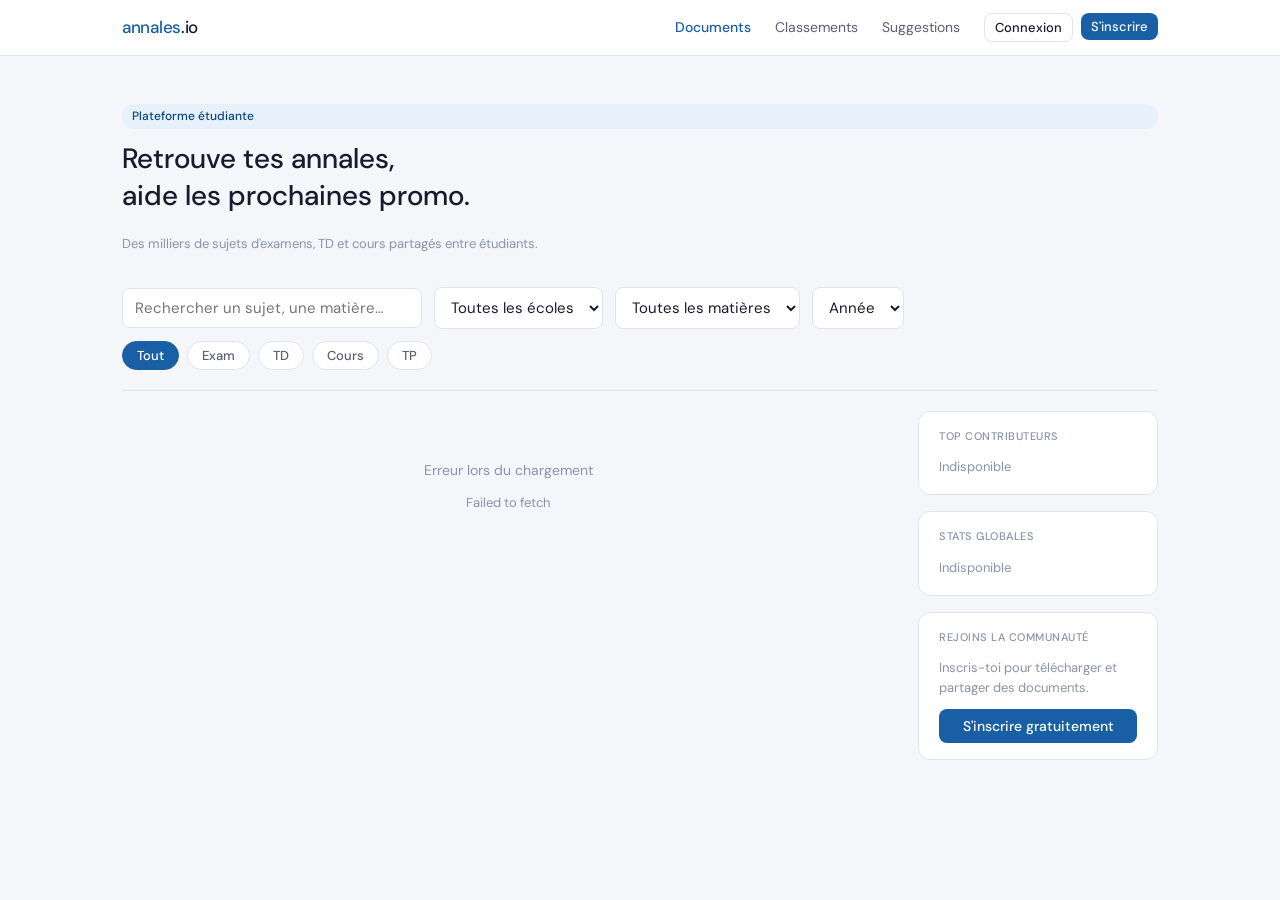
==== frontend/index.html @ 3f52e2ac "first study-wiki projet commit" ====
<!-- index.html -->
<!DOCTYPE html>
<html lang="fr">
<head>
    <meta charset="UTF-8">
    <meta name="viewport" content="width=device-width, initial-scale=1.0">
    <!-- viewport est critique pour le responsive :
         width=device-width → la page prend la largeur de l'écran
         initial-scale=1.0  → pas de zoom par défaut sur mobile -->
    <title>Annales.io — Partage d'annales étudiantes</title>
    <link rel="stylesheet" href="css/base.css">
    <!-- On charge les scripts en bas de body (pas ici dans le head)
         pour ne pas bloquer le rendu de la page -->
</head>

<!-- data-api pointe vers le backend.
     api.js lit cette valeur via document.body.dataset.api
     Changer cette valeur = changer l'URL du backend pour toutes les pages -->
<body data-api="http://localhost:8080">

    <!-- ============================================================
         NAVBAR
         data-auth   : visible seulement si connecté (géré par auth.js)
         data-noauth : visible seulement si non connecté
         data-admin  : visible seulement si admin
         ============================================================ -->
    <nav class="navbar">
        <div class="navbar-inner">

            <!-- Logo -->
            <a href="index.html" class="navbar-logo">
                annales<span>.io</span>
            </a>

            <!-- Liens de navigation -->
            <div class="navbar-links">
                <a href="index.html"       class="navbar-link active">Documents</a>
                <a href="leaderboard.html" class="navbar-link">Classements</a>
                <a href="suggestions.html" class="navbar-link">Suggestions</a>

                <!-- Visible seulement si connecté -->
                <a href="profile.html" class="navbar-link" data-auth
                   id="nav-username">Mon profil</a>

                <!-- Visible seulement si admin -->
                <a href="admin.html" class="navbar-link" data-admin>
                    Admin
                </a>

                <!-- Visible seulement si connecté -->
                <a href="upload.html" data-auth>
                    <button class="btn btn-primary btn-sm">
                        Uploader
                    </button>
                </a>

                <!-- Visible seulement si non connecté -->
                <div class="flex gap-2" data-noauth>
                    <a href="login.html">
                        <button class="btn btn-secondary btn-sm">
                            Connexion
                        </button>
                    </a>
                    <a href="register.html">
                        <button class="btn btn-primary btn-sm">
                            S'inscrire
                        </button>
                    </a>
                </div>

                <!-- Bouton déconnexion — visible seulement si connecté -->
                <button class="btn btn-secondary btn-sm"
                        data-auth
                        onclick="logout()">
                    Déconnexion
                </button>
            </div>

        </div>
    </nav>

    <!-- ============================================================
         CONTENU PRINCIPAL
         <main> est une balise sémantique — indique aux moteurs
         de recherche et aux lecteurs d'écran où est le contenu
         principal de la page.
         ============================================================ -->
    <main>
        <div class="container">

            <!-- HERO — section d'introduction -->
            <section class="hero">
                <!-- Le label bleu en pill au-dessus du titre -->
                <span class="badge badge-blue">Plateforme étudiante</span>
                <h1>Retrouve tes annales,<br>aide les prochaines promo.</h1>
                <p class="text-muted" style="max-width:480px; margin-top:8px">
                    Des milliers de sujets d'examens, TD et cours
                    partagés entre étudiants.
                </p>
            </section>

            <!-- BARRE DE FILTRES -->
            <section class="filters-bar">

                <!-- Barre de recherche texte -->
                <input
                    type="text"
                    id="filter-search"
                    class="form-input"
                    placeholder="Rechercher un sujet, une matière…"
                    style="max-width:300px"
                >

                <!-- Select école — les options sont remplies par JS -->
                <select id="filter-school" class="form-select"
                        style="width:auto">
                    <option value="">Toutes les écoles</option>
                </select>

                <!-- Select matière — les options sont remplies par JS -->
                <select id="filter-subject" class="form-select"
                        style="width:auto">
                    <option value="">Toutes les matières</option>
                </select>

                <!-- Select année — JS remplit de 2015 à l'année courante -->
                <select id="filter-year" class="form-select"
                        style="width:auto">
                    <option value="">Année</option>
                </select>

                <!-- Boutons pills pour filtrer par type -->
                <!-- data-type est lu par JS pour construire le filtre -->
                <div class="type-pills" id="type-pills">
                    <button class="pill active" data-type="">Tout</button>
                    <button class="pill" data-type="exam">Exam</button>
                    <button class="pill" data-type="td">TD</button>
                    <button class="pill" data-type="cours">Cours</button>
                    <button class="pill" data-type="tp">TP</button>
                </div>

            </section>

            <!-- LAYOUT PRINCIPAL : colonne gauche + sidebar droite -->
            <!-- grid-template-columns définit les colonnes :
                 minmax(0, 1fr) → colonne flexible qui peut rétrécir à 0
                 240px          → sidebar de largeur fixe -->
            <div class="page-layout">

                <!-- LISTE DES DOCUMENTS -->
                <div>
                    <!-- Zone de chargement/erreur/vide — gérée par JS -->
                    <div id="docs-state"></div>

                    <!-- Les cartes de documents sont injectées ici par JS -->
                    <div id="docs-list"></div>

                    <!-- Pagination -->
                    <div class="pagination" id="pagination"></div>
                </div>

                <!-- SIDEBAR DROITE -->
                <aside class="sidebar">

                    <!-- Top contributeurs -->
                    <div class="card">
                        <p class="sidebar-title">Top contributeurs</p>
                        <!-- Rempli par JS -->
                        <div id="top-users"></div>
                    </div>

                    <!-- Stats globales -->
                    <div class="card">
                        <p class="sidebar-title">Stats globales</p>
                        <div id="global-stats"></div>
                    </div>

                    <!-- CTA upload — visible seulement si connecté -->
                    <div class="card" data-auth>
                        <p class="sidebar-title">Tu as un document ?</p>
                        <p class="text-muted" style="margin-bottom:12px;line-height:1.5">
                            Partage-le et gagne des points pour chaque
                            téléchargement.
                        </p>
                        <a href="upload.html">
                            <button class="btn btn-primary btn-full">
                                Uploader un document
                            </button>
                        </a>
                    </div>

                    <!-- CTA inscription — visible seulement si non connecté -->
                    <div class="card" data-noauth>
                        <p class="sidebar-title">Rejoins la communauté</p>
                        <p class="text-muted" style="margin-bottom:12px;line-height:1.5">
                            Inscris-toi pour télécharger et partager
                            des documents.
                        </p>
                        <a href="register.html">
                            <button class="btn btn-primary btn-full">
                                S'inscrire gratuitement
                            </button>
                        </a>
                    </div>

                </aside>
            </div>

        </div>
    </main>

    <!-- ============================================================
         SCRIPTS — chargés en bas de body pour ne pas bloquer
         le rendu HTML. L'ordre est important :
         1. api.js    — doit être chargé avant auth.js et index.js
         2. auth.js   — doit être chargé avant index.js
         3. index.js  — utilise les fonctions des deux précédents
         ============================================================ -->
    <script src="js/api.js"></script>
    <script src="js/auth.js"></script>
    <script src="js/pages/index.js"></script>

</body>
</html>
---- frontend/css/base.css ----
/* ============================================================
   VARIABLES GLOBALES
   Toutes les couleurs, espacements et polices du site.
   Modifier ici = modifier partout.
   ============================================================ */

@import url('https://fonts.googleapis.com/css2?family=DM+Sans:ital,opsz,wght@0,9..40,400;0,9..40,500;1,9..40,400&display=swap');

:root {
    /* Couleurs principales */
    --blue-50:  #E6F1FB;   /* fond très léger, badges info */
    --blue-100: #B5D4F4;   /* bordures légères */
    --blue-400: #378ADD;   /* hover sur éléments bleus */
    --blue-600: #185FA5;   /* couleur accent principale */
    --blue-800: #0C447C;   /* texte sur fond bleu clair */

    /* Neutres — toute la hiérarchie de gris */
    --gray-0:   #FFFFFF;   /* blanc pur — cartes */
    --gray-50:  #F4F6F9;   /* fond de page */
    --gray-100: #EEF0F4;   /* hover sur éléments neutres */
    --gray-200: #E0E4ED;   /* bordures */
    --gray-400: #8A93A8;   /* texte secondaire, meta */
    --gray-600: #5A6072;   /* texte corps */
    --gray-900: #1A1A2E;   /* texte principal */

    /* Couleurs sémantiques — status, tags */
    --red-50:   #FCEBEB;
    --red-700:  #A32D2D;
    --green-50: #EAF3DE;
    --green-700:#3B6D11;
    --amber-50: #FAEEDA;
    --amber-700:#854F0B;
    --purple-50:#EEEDFE;
    --purple-700:#534AB7;
    --teal-50:  #E1F5EE;
    --teal-700: #0F6E56;

    /* Typographie */
    --font: 'DM Sans', system-ui, sans-serif;

    /* Espacements — on utilise une échelle cohérente */
    --space-1:  4px;
    --space-2:  8px;
    --space-3:  12px;
    --space-4:  16px;
    --space-5:  20px;
    --space-6:  24px;
    --space-8:  32px;
    --space-10: 40px;
    --space-12: 48px;

    /* Rayons de bordure */
    --radius-sm: 6px;
    --radius-md: 8px;
    --radius-lg: 12px;
    --radius-xl: 16px;
    --radius-full: 9999px;  /* cercle parfait ou pill */

    /* Bordures */
    --border: 0.5px solid var(--gray-200);

    /* Transitions */
    --transition: 150ms ease;

    /* Largeur max du contenu */
    --max-width: 1100px;

    /* Hauteur de la navbar */
    --nav-height: 56px;
}

/* ============================================================
   RESET
   Neutralise les comportements par défaut des navigateurs.
   ============================================================ */

/* Le sélecteur * cible tous les éléments sans exception.
   box-sizing: border-box → padding et border inclus dans width/height.
   Sans ça : width:200px + padding:20px = 240px réels (contre-intuitif).
   Avec ça  : width:200px + padding:20px = 200px réels (intuitif). */
*, *::before, *::after {
    box-sizing: border-box;
    margin: 0;
    padding: 0;
}

/* scroll-behavior: smooth → les ancres (#section) défilent en douceur
   au lieu de sauter brutalement */
html {
    scroll-behavior: smooth;
}

/* line-height: 1.6 → interligne = 1.6× la taille de police.
   -webkit-font-smoothing → antialiasing sur macOS/Chrome, texte plus fin.
   color et background centralisés ici pour tout le document. */
body {
    font-family: var(--font);
    font-size: 15px;
    line-height: 1.6;
    color: var(--gray-900);
    background: var(--gray-50);
    -webkit-font-smoothing: antialiased;
}

/* Les images ne dépassent jamais leur conteneur.
   display: block supprime l'espace parasite sous les images
   (les images sont inline par défaut, ce qui laisse un gap). */
img {
    max-width: 100%;
    display: block;
}

/* Les liens n'ont pas de soulignement par défaut —
   on les stylera explicitement dans chaque composant. */
a {
    color: inherit;
    text-decoration: none;
}

/* Les listes n'ont pas de puces par défaut —
   idem, on les stylera au cas par cas. */
ul, ol {
    list-style: none;
}

/* Les boutons héritent de la police du body.
   Par défaut, les boutons ont leur propre police système
   ce qui crée des incohérences visuelles. */
button, input, select, textarea {
    font-family: var(--font);
    font-size: inherit;
}

/* ============================================================
   TYPOGRAPHIE
   Hiérarchie visuelle des titres et textes.
   ============================================================ */

h1, h2, h3, h4 {
    font-weight: 500;    /* DM Sans 500 = medium, pas trop gras */
    line-height: 1.3;    /* interligne plus serré pour les titres */
    color: var(--gray-900);
}

h1 { font-size: 28px; }
h2 { font-size: 22px; }
h3 { font-size: 18px; }
h4 { font-size: 15px; }

/* La classe .text-muted rend le texte gris secondaire.
   Utile pour les métadonnées, dates, auteurs... */
.text-muted {
    color: var(--gray-400);
    font-size: 13px;
}

.text-sm   { font-size: 13px; }
.text-xs   { font-size: 11px; }
.font-medium { font-weight: 500; }

/* ============================================================
   LAYOUT — structure de page
   ============================================================ */

/* .container centre le contenu et lui donne une largeur max.
   margin: 0 auto → marges automatiques gauche+droite = centrage.
   padding: 0 var(--space-8) → respiration sur les bords en mobile. */
.container {
    max-width: var(--max-width);
    margin: 0 auto;
    padding: 0 var(--space-8);
}

/* ============================================================
   NAVBAR
   position: sticky → reste en haut lors du scroll.
   top: 0 → collé au sommet.
   z-index: 100 → passe au-dessus de tout le reste.
   border-bottom → séparation visuelle fine avec le contenu.
   ============================================================ */
.navbar {
    position: sticky;
    top: 0;
    z-index: 100;
    height: var(--nav-height);
    background: var(--gray-0);
    border-bottom: var(--border);
    display: flex;
    align-items: center;        /* centre verticalement */
}

/* display: flex sur .navbar-inner aligne logo + liens côte à côte.
   justify-content: space-between → logo à gauche, liens à droite. */
.navbar-inner {
    width: 100%;
    max-width: var(--max-width);
    margin: 0 auto;
    padding: 0 var(--space-8);
    display: flex;
    align-items: center;
    justify-content: space-between;
}

.navbar-logo {
    font-size: 17px;
    font-weight: 500;
    color: var(--blue-600);
    letter-spacing: -0.3px;
}

.navbar-logo span {
    color: var(--gray-900);
}

/* gap: var(--space-6) → espace entre chaque lien.
   Remplace les vieux margin-right sur chaque élément. */
.navbar-links {
    display: flex;
    align-items: center;
    gap: var(--space-6);
}

.navbar-link {
    font-size: 14px;
    color: var(--gray-600);
    transition: color var(--transition);
}

.navbar-link:hover,
.navbar-link.active {
    color: var(--blue-600);
    font-weight: 500;
}

/* ============================================================
   CARTES
   background blanc sur fond gris → élévation visuelle sans ombre.
   ============================================================ */
.card {
    background: var(--gray-0);
    border: var(--border);
    border-radius: var(--radius-lg);
    padding: var(--space-4) var(--space-5);
}

/* .card-hover ajoute une interaction au survol.
   cursor: pointer → le curseur devient une main.
   transition sur border-color → changement de bordure progressif
   au lieu d'un saut brutal. */
.card-hover {
    cursor: pointer;
    transition: border-color var(--transition);
}

.card-hover:hover {
    border-color: var(--blue-100);
}

/* ============================================================
   BOUTONS
   ============================================================ */

/* Styles communs à tous les boutons.
   display: inline-flex → permet align-items pour centrer
   le texte et les icônes verticalement.
   cursor: pointer → le curseur devient une main.
   white-space: nowrap → le texte ne passe pas à la ligne. */
.btn {
    display: inline-flex;
    align-items: center;
    gap: var(--space-2);
    padding: 8px var(--space-4);
    border-radius: var(--radius-md);
    font-size: 14px;
    font-weight: 500;
    cursor: pointer;
    border: var(--border);
    transition: background var(--transition), border-color var(--transition);
    white-space: nowrap;
}

/* Bouton principal — fond bleu, texte blanc.
   border: none car pas besoin de bordure sur fond coloré. */
.btn-primary {
    background: var(--blue-600);
    color: var(--gray-0);
    border: none;
}

.btn-primary:hover {
    background: var(--blue-400);
}

/* Bouton secondaire — fond transparent, bordure visible.
   Utilisé pour les actions moins importantes. */
.btn-secondary {
    background: transparent;
    color: var(--gray-900);
}

.btn-secondary:hover {
    background: var(--gray-100);
}

/* Bouton danger — pour les actions destructives (supprimer). */
.btn-danger {
    background: transparent;
    color: var(--red-700);
    border-color: var(--red-700);
}

.btn-danger:hover {
    background: var(--red-50);
}

.btn-sm {
    padding: 5px 10px;
    font-size: 13px;
}

.btn-full {
    width: 100%;
    justify-content: center;
}

/* ============================================================
   FORMULAIRES
   ============================================================ */

.form-group {
    display: flex;
    flex-direction: column;  /* label au-dessus, input en-dessous */
    gap: var(--space-2);
    margin-bottom: var(--space-4);
}

.form-label {
    font-size: 13px;
    font-weight: 500;
    color: var(--gray-600);
}

/* outline: none → supprime le contour bleu natif du navigateur
   (on le remplace par notre propre focus ring).
   transition sur border-color → changement progressif au focus. */
.form-input,
.form-select,
.form-textarea {
    width: 100%;
    padding: 9px var(--space-3);
    background: var(--gray-0);
    border: var(--border);
    border-radius: var(--radius-md);
    color: var(--gray-900);
    outline: none;
    transition: border-color var(--transition);
}

/* :focus → état quand l'élément est sélectionné (clic ou tab).
   On remplace le contour par défaut du navigateur par
   une bordure bleue plus cohérente avec notre design. */
.form-input:focus,
.form-select:focus,
.form-textarea:focus {
    border-color: var(--blue-600);
}

.form-textarea {
    resize: vertical;   /* l'utilisateur peut redimensionner verticalement */
    min-height: 100px;
}

/* Message d'erreur sous un champ */
.form-error {
    font-size: 12px;
    color: var(--red-700);
    margin-top: var(--space-1);
}

/* ============================================================
   TAGS / BADGES
   display: inline-flex pour centrer le texte.
   border-radius: var(--radius-sm) → légèrement arrondi, pas pill.
   ============================================================ */
.tag {
    display: inline-flex;
    align-items: center;
    padding: 2px 8px;
    border-radius: var(--radius-sm);
    font-size: 11px;
    font-weight: 500;
}

.tag-exam   { background: var(--red-50);    color: var(--red-700);    }
.tag-cours  { background: var(--green-50);  color: var(--green-700);  }
.tag-td     { background: var(--amber-50);  color: var(--amber-700);  }
.tag-tp     { background: var(--purple-50); color: var(--purple-700); }
.tag-autre  { background: var(--gray-100);  color: var(--gray-600);   }

.badge {
    display: inline-flex;
    align-items: center;
    padding: 3px 10px;
    border-radius: var(--radius-full);  /* pill */
    font-size: 12px;
    font-weight: 500;
}

.badge-blue   { background: var(--blue-50);   color: var(--blue-800);   }
.badge-info   { background: var(--teal-50);   color: var(--teal-700);   }
.badge-done   { background: var(--green-50);  color: var(--green-700);  }
.badge-rejected { background: var(--red-50);  color: var(--red-700);    }
.badge-planned  { background: var(--amber-50);color: var(--amber-700);  }

/* ============================================================
   AVATAR — cercle avec initiales
   ============================================================ */
.avatar {
    display: flex;
    align-items: center;
    justify-content: center;
    border-radius: var(--radius-full);
    font-weight: 500;
    flex-shrink: 0;  /* ne rétrécit pas dans un flex container */
    background: var(--blue-50);
    color: var(--blue-800);
}

.avatar-sm { width: 28px; height: 28px; font-size: 11px; }
.avatar-md { width: 36px; height: 36px; font-size: 13px; }
.avatar-lg { width: 48px; height: 48px; font-size: 16px; }

/* ============================================================
   ÉTOILES DE NOTATION
   ============================================================ */
.stars {
    color: var(--amber-700);
    font-size: 13px;
    letter-spacing: 1px;
}

/* ============================================================
   PAGINATION
   ============================================================ */
.pagination {
    display: flex;
    gap: var(--space-2);
    align-items: center;
    padding: var(--space-6) 0;
}

.pg-btn {
    width: 32px;
    height: 32px;
    border-radius: var(--radius-md);
    border: var(--border);
    background: var(--gray-0);
    color: var(--gray-600);
    font-size: 13px;
    cursor: pointer;
    display: flex;
    align-items: center;
    justify-content: center;
    transition: background var(--transition), border-color var(--transition);
}

.pg-btn:hover    { background: var(--gray-100); }
.pg-btn.active   { background: var(--blue-600); color: var(--gray-0); border-color: var(--blue-600); }
.pg-btn:disabled { opacity: 0.4; cursor: not-allowed; }

/* ============================================================
   MESSAGES D'ÉTAT — vide, erreur, chargement
   ============================================================ */
.state-empty,
.state-error,
.state-loading {
    display: flex;
    flex-direction: column;
    align-items: center;
    justify-content: center;
    padding: var(--space-12) var(--space-8);
    color: var(--gray-400);
    font-size: 14px;
    text-align: center;
    gap: var(--space-3);
}

/* ============================================================
   UTILITAIRES — classes réutilisables partout
   ============================================================ */

/* Flexbox shortcuts */
.flex          { display: flex; }
.flex-col      { display: flex; flex-direction: column; }
.items-center  { align-items: center; }
.justify-between { justify-content: space-between; }
.gap-2  { gap: var(--space-2); }
.gap-3  { gap: var(--space-3); }
.gap-4  { gap: var(--space-4); }

/* Espacements */
.mt-4  { margin-top: var(--space-4); }
.mt-6  { margin-top: var(--space-6); }
.mb-4  { margin-bottom: var(--space-4); }
.mb-6  { margin-bottom: var(--space-6); }

/* Truncate — texte tronqué avec "..."
   Les trois propriétés sont toutes nécessaires ensemble :
   overflow: hidden → cache ce qui dépasse
   white-space: nowrap → force sur une ligne
   text-overflow: ellipsis → ajoute "..." à la fin */
.truncate {
    overflow: hidden;
    white-space: nowrap;
    text-overflow: ellipsis;
}

/* Divider — ligne de séparation horizontale */
.divider {
    height: 0.5px;
    background: var(--gray-200);
    margin: var(--space-4) 0;
}

/* Spinner de chargement — animation CSS pure.
   border-radius: 50% → cercle.
   border → anneau gris sauf un côté bleu.
   animation → tourne en continu. */
.spinner {
    width: 24px;
    height: 24px;
    border-radius: 50%;
    border: 2px solid var(--gray-200);
    border-top-color: var(--blue-600);
    animation: spin 0.7s linear infinite;
}

@keyframes spin {
    to { transform: rotate(360deg); }
}

/* Toast — notification temporaire en bas de page.
   position: fixed → reste en bas même en scrollant.
   transform: translateY → animation d'apparition depuis le bas.
   Les classes .show et .error sont ajoutées via JS. */
.toast {
    position: fixed;
    bottom: var(--space-6);
    left: 50%;
    transform: translateX(-50%) translateY(calc(100% + var(--space-6)));
    background: var(--gray-900);
    color: var(--gray-0);
    padding: 10px var(--space-5);
    border-radius: var(--radius-md);
    font-size: 14px;
    z-index: 1000;
    transition: transform 0.25s ease;
    white-space: nowrap;
}

.toast.show {
    transform: translateX(-50%) translateY(0);
}

.toast.error {
    background: var(--red-700);
}

/* ============================================================
   STYLES SPÉCIFIQUES — index.html
   À ajouter à la fin de base.css
   ============================================================ */

/* HERO */
.hero {
    padding: var(--space-12) 0 var(--space-8);
    display: flex;
    flex-direction: column;
    gap: var(--space-3);
}

/* BARRE DE FILTRES
   flex-wrap: wrap → si les filtres ne tiennent pas sur une ligne
   ils passent à la ligne suivante automatiquement */
.filters-bar {
    display: flex;
    align-items: center;
    gap: var(--space-3);
    flex-wrap: wrap;
    padding-bottom: var(--space-5);
    border-bottom: var(--border);
    margin-bottom: var(--space-5);
}

/* PILLS de type — même style que les badges mais cliquables */
.type-pills {
    display: flex;
    gap: var(--space-2);
    flex-wrap: wrap;
}

.pill {
    padding: 5px 14px;
    border-radius: var(--radius-full);
    border: var(--border);
    background: var(--gray-0);
    color: var(--gray-600);
    font-size: 13px;
    font-weight: 500;
    cursor: pointer;
    transition: background var(--transition),
                color var(--transition),
                border-color var(--transition);
}

.pill:hover  { background: var(--gray-100); }

/* .active est ajouté/retiré par JS au clic */
.pill.active {
    background: var(--blue-600);
    color: var(--gray-0);
    border-color: var(--blue-600);
}

/* LAYOUT PRINCIPAL
   CSS Grid avec deux colonnes.
   minmax(0, 1fr) → colonne principale flexible
   240px          → sidebar fixe */
.page-layout {
    display: grid;
    grid-template-columns: minmax(0, 1fr) 240px;
    gap: var(--space-6);
    align-items: start;
    /* align-items: start → la sidebar ne s'étire pas
       pour remplir toute la hauteur de la colonne gauche */
}

/* CARTE DOCUMENT */
.doc-card {
    display: flex;
    align-items: flex-start;
    gap: var(--space-4);
    margin-bottom: var(--space-3);
}

/* Icône PDF à gauche de la carte */
.doc-icon {
    width: 40px;
    height: 40px;
    border-radius: var(--radius-md);
    background: var(--blue-50);
    display: flex;
    align-items: center;
    justify-content: center;
    flex-shrink: 0;
    /* flex-shrink: 0 → l'icône ne rétrécit jamais,
       même si le texte à côté est très long */
}

.doc-icon svg {
    width: 20px;
    height: 20px;
    stroke: var(--blue-600);
    fill: none;
    stroke-width: 1.5;
}

/* Partie centrale de la carte — titre + meta */
.doc-body {
    flex: 1;       /* prend tout l'espace disponible */
    min-width: 0;  /* nécessaire pour que .truncate fonctionne
                      dans un enfant flex — sans ça le flex item
                      ne rétrécit pas et le texte déborde */
}

.doc-title {
    font-size: 14px;
    font-weight: 500;
    color: var(--gray-900);
    margin-bottom: var(--space-1);
}

/* flex-wrap: wrap → les métadonnées passent à la ligne
   si la carte est trop étroite */
.doc-meta {
    display: flex;
    align-items: center;
    gap: var(--space-3);
    flex-wrap: wrap;
    font-size: 12px;
    color: var(--gray-400);
}

/* Partie droite de la carte — note + téléchargements */
.doc-right {
    display: flex;
    flex-direction: column;
    align-items: flex-end;
    gap: var(--space-1);
    flex-shrink: 0;
}

/* SIDEBAR */
.sidebar {
    display: flex;
    flex-direction: column;
    gap: var(--space-4);
    /* position: sticky → la sidebar reste visible en scrollant.
       top = nav-height + un peu d'espace */
    position: sticky;
    top: calc(var(--nav-height) + var(--space-4));
}

.sidebar-title {
    font-size: 11px;
    font-weight: 500;
    color: var(--gray-400);
    text-transform: uppercase;
    letter-spacing: 0.5px;
    margin-bottom: var(--space-3);
}

/* Ligne du leaderboard */
.lb-row {
    display: flex;
    align-items: center;
    gap: var(--space-3);
    margin-bottom: var(--space-3);
}

.lb-rank {
    font-size: 12px;
    font-weight: 500;
    color: var(--gray-400);
    width: 16px;
    text-align: center;
}

.lb-rank.gold   { color: var(--amber-700); }
.lb-rank.silver { color: var(--gray-400);  }
.lb-rank.bronze { color: #9C6B3C;          }

.lb-name {
    flex: 1;
    font-size: 13px;
    color: var(--gray-900);
}

.lb-pts {
    font-size: 12px;
    font-weight: 500;
    color: var(--blue-600);
}

/* Ligne stat globale */
.stat-row {
    display: flex;
    justify-content: space-between;
    align-items: center;
    padding: var(--space-2) 0;
    border-bottom: var(--border);
    font-size: 13px;
}

.stat-row:last-child { border-bottom: none; }

.stat-label { color: var(--gray-600); }
.stat-val   { font-weight: 500; color: var(--gray-900); }

/* ============================================================
   STYLES AUTH — login.html + register.html
   ============================================================ */

/* Centrage vertical et horizontal de la page.
   min-height: calc(100vh - nav-height) → prend toute la hauteur
   disponible sous la navbar.
   100vh = 100% de la hauteur de la fenêtre du navigateur. */
.auth-container {
    min-height: calc(100vh - var(--nav-height));
    display: flex;
    align-items: center;      /* centre verticalement */
    justify-content: center;  /* centre horizontalement */
    padding: var(--space-8);
}

/* La carte du formulaire — largeur max contrainte.
   width: 100% + max-width → s'adapte aux petits écrans
   mais ne dépasse jamais 420px sur grand écran. */
.auth-card {
    width: 100%;
    max-width: 420px;
    padding: var(--space-8);
}

.auth-header {
    margin-bottom: var(--space-6);
}

.auth-header h2 {
    margin-bottom: var(--space-1);
}

/* Lien texte — couleur bleue, hover souligné */
.link {
    color: var(--blue-600);
    font-weight: 500;
    transition: opacity var(--transition);
}

.link:hover { opacity: 0.8; }

.auth-footer {
    text-align: center;
    margin-top: var(--space-5);
    font-size: 14px;
    color: var(--gray-600);
}

/* Wrapper input + bouton oeil superposé.
   position: relative → le bouton absolu se positionne
   par rapport à ce conteneur, pas par rapport à la page. */
.input-wrapper {
    position: relative;
}

/* Bouton toggle password — positionné en absolu
   à droite du champ.
   transform: translateY(-50%) + top: 50% → centrage vertical
   parfait sans connaître la hauteur du champ. */
.input-eye {
    position: absolute;
    right: 10px;
    top: 50%;
    transform: translateY(-50%);
    background: none;
    border: none;
    cursor: pointer;
    color: var(--gray-400);
    padding: 4px;
    display: flex;
    align-items: center;
    transition: color var(--transition);
}

.input-eye:hover { color: var(--gray-900); }

.input-eye svg {
    width: 16px;
    height: 16px;
}

/* Padding-right sur l'input pour ne pas
   que le texte passe sous le bouton oeil */
.input-wrapper .form-input {
    padding-right: 40px;
}

/* Alerte globale de formulaire —
   cachée par défaut (height: 0, overflow: hidden)
   JS ajoute .visible pour l'afficher avec une transition. */
.form-alert {
    border-radius: var(--radius-md);
    font-size: 13px;
    overflow: hidden;
    max-height: 0;
    transition: max-height 0.2s ease, padding 0.2s ease;
}

.form-alert.visible {
    max-height: 80px;
    padding: var(--space-3) var(--space-4);
}

.form-alert.error {
    background: var(--red-50);
    color: var(--red-700);
}

.form-alert.success {
    background: var(--green-50);
    color: var(--green-700);
}

/* Indicateur de force du mot de passe */
.password-strength {
    display: flex;
    align-items: center;
    gap: var(--space-3);
    margin-top: var(--space-2);
}

/* Barre de fond grise — la fill bleue/verte/rouge
   s'élargit par-dessus selon la force */
.strength-bar {
    flex: 1;
    height: 3px;
    background: var(--gray-200);
    border-radius: var(--radius-full);
    overflow: hidden;
}

/* width et background sont animés via JS
   transition les rend progressifs */
.strength-fill {
    height: 100%;
    width: 0%;
    border-radius: var(--radius-full);
    transition: width 0.3s ease, background 0.3s ease;
}

.strength-label {
    font-size: 12px;
    color: var(--gray-400);
    min-width: 60px;
}

/* Badge "optionnel" inline dans un label */
.badge-optional {
    font-size: 11px;
    font-weight: 400;
    color: var(--gray-400);
    background: var(--gray-100);
    padding: 1px 6px;
    border-radius: var(--radius-full);
    margin-left: var(--space-2);
    vertical-align: middle;
}

/* Hint sous un champ — texte d'aide discret */
.form-hint {
    font-size: 12px;
    color: var(--gray-400);
    line-height: 1.5;
    margin-top: var(--space-1);
}

/* ============================================================
   STYLES SPÉCIFIQUES — document.html
   ============================================================ */

/* HEADER DOCUMENT
   Layout deux colonnes : infos à gauche, actions à droite.
   align-items: flex-start → les deux colonnes s'alignent
   en haut, pas étirées jusqu'en bas. */
.doc-header {
    display: flex;
    gap: var(--space-8);
    align-items: flex-start;
    padding: var(--space-8) 0 var(--space-6);
}

.doc-header-left  { flex: 1; min-width: 0; }

/* flex-direction: column → les boutons s'empilent verticalement.
   align-items: flex-start → boutons alignés à gauche de la colonne,
   pas étirés en pleine largeur. */
.doc-header-right {
    display: flex;
    flex-direction: column;
    gap: var(--space-2);
    align-items: flex-start;
    flex-shrink: 0;
    min-width: 160px;
}

/* Fil d'ariane — texte discret au-dessus du titre */
.breadcrumb {
    font-size: 13px;
    color: var(--gray-400);
    margin-bottom: var(--space-2);
}

.breadcrumb span + span::before {
    content: ' › ';
    margin: 0 var(--space-1);
}

.doc-header-meta {
    display: flex;
    align-items: center;
    gap: var(--space-3);
    flex-wrap: wrap;
    margin-top: var(--space-3);
}

.doc-description {
    margin-top: var(--space-4);
    color: var(--gray-600);
    font-size: 14px;
    line-height: 1.7;
}

/* STATS + VOTE */
.doc-stats {
    display: flex;
    align-items: center;
    justify-content: space-between;
    flex-wrap: wrap;
    gap: var(--space-4);
    padding: var(--space-4) 0;
}

.stats-counters {
    display: flex;
    gap: var(--space-4);
}

/* Petite pilule de stat : valeur en gros + label petit */
.stat-pill {
    display: flex;
    flex-direction: column;
    align-items: center;
    gap: 2px;
}

.stat-pill-val {
    font-size: 20px;
    font-weight: 500;
    color: var(--gray-900);
}

.stat-pill-label {
    font-size: 11px;
    color: var(--gray-400);
    text-transform: uppercase;
    letter-spacing: 0.5px;
}

/* Zone de vote */
.vote-zone {
    display: flex;
    align-items: center;
    gap: var(--space-3);
}

/* Étoiles cliquables — grandes et jaunes */
.star-rating {
    display: flex;
    gap: 2px;
}

/* Les boutons étoiles n'ont pas de style bouton —
   juste l'étoile elle-même est visible */
.star {
    background: none;
    border: none;
    font-size: 24px;
    color: var(--gray-200);
    cursor: pointer;
    padding: 0 2px;
    transition: color var(--transition), transform var(--transition);
    line-height: 1;
}

/* .active et .hover ajoutés par JS */
.star.active { color: var(--amber-700); }
.star.hover  { color: var(--amber-700); transform: scale(1.15); }

/* COMMENTAIRES */
.comments-section {
    padding: var(--space-6) 0 var(--space-12);
}

.comments-section h3 {
    margin-bottom: var(--space-5);
    display: flex;
    align-items: baseline;
    gap: var(--space-2);
}

/* Formulaire nouveau commentaire :
   avatar à gauche, textarea + bouton à droite */
.comment-form-wrap {
    display: flex;
    gap: var(--space-3);
    margin-bottom: var(--space-6);
    align-items: flex-start;
}

.comment-form-right { flex: 1; }

.comment-login-prompt {
    font-size: 14px;
    color: var(--gray-400);
    margin-bottom: var(--space-6);
}

/* UN COMMENTAIRE */
.comment {
    display: flex;
    gap: var(--space-3);
    margin-bottom: var(--space-4);
}

.comment-body { flex: 1; min-width: 0; }

.comment-header {
    display: flex;
    align-items: baseline;
    gap: var(--space-2);
    margin-bottom: var(--space-1);
}

.comment-username {
    font-size: 13px;
    font-weight: 500;
    color: var(--gray-900);
}

.comment-date {
    font-size: 12px;
    color: var(--gray-400);
}

.comment-content {
    font-size: 14px;
    color: var(--gray-600);
    line-height: 1.6;
}

/* Actions sous un commentaire : like, répondre, supprimer */
.comment-actions {
    display: flex;
    align-items: center;
    gap: var(--space-3);
    margin-top: var(--space-2);
}

.comment-action-btn {
    background: none;
    border: none;
    font-size: 12px;
    color: var(--gray-400);
    cursor: pointer;
    padding: 0;
    display: flex;
    align-items: center;
    gap: 4px;
    transition: color var(--transition);
}

.comment-action-btn:hover      { color: var(--gray-900); }
.comment-action-btn.liked      { color: var(--blue-600); }

/* Réponses — indentées à gauche par une bordure bleue */
.comment-replies {
    margin-top: var(--space-3);
    padding-left: var(--space-4);
    border-left: 2px solid var(--blue-50);
}

/* Formulaire de réponse inline — caché par défaut,
   affiché par JS au clic sur "Répondre" */
.reply-form {
    display: none;
    gap: var(--space-2);
    margin-top: var(--space-3);
    align-items: flex-start;
}

.reply-form.open { display: flex; }

/* MODAL SIGNALEMENT */
.modal-backdrop {
    position: fixed;
    inset: 0;           /* équivalent à top:0 right:0 bottom:0 left:0 */
    background: rgba(0, 0, 0, 0.4);
    display: flex;
    align-items: center;
    justify-content: center;
    z-index: 200;
    padding: var(--space-4);
}

.modal {
    width: 100%;
    max-width: 440px;
    padding: var(--space-6);
}

/* ============================================================
   STYLES SPÉCIFIQUES — upload.html
   ============================================================ */

.upload-layout {
    display: grid;
    grid-template-columns: minmax(0, 1fr) 260px;
    gap: var(--space-8);
    padding: var(--space-8) 0 var(--space-12);
    align-items: start;
}

.upload-form-col  { min-width: 0; }
.upload-tips-col  {
    display: flex;
    flex-direction: column;
    gap: var(--space-4);
    position: sticky;
    top: calc(var(--nav-height) + var(--space-4));
}

/* ZONE DE DÉPÔT
   border: 2px dashed → pointillés pour indiquer
   que c'est une zone interactive.
   transition sur background et border-color pour
   les états hover et drag-over. */
.drop-zone {
    border: 2px dashed var(--gray-200);
    border-radius: var(--radius-lg);
    padding: var(--space-10) var(--space-8);
    text-align: center;
    cursor: pointer;
    transition: background var(--transition),
                border-color var(--transition);
    margin-bottom: var(--space-5);
    display: flex;
    flex-direction: column;
    align-items: center;
    gap: var(--space-3);
}

.drop-zone:hover {
    background: var(--blue-50);
    border-color: var(--blue-100);
}

/* .drag-over ajouté par JS quand un fichier
   est glissé au-dessus de la zone */
.drop-zone.drag-over {
    background: var(--blue-50);
    border-color: var(--blue-600);
}

.drop-icon {
    width: 40px;
    height: 40px;
    color: var(--gray-400);
}

.drop-label {
    font-size: 14px;
    color: var(--gray-600);
}

/* APERÇU FICHIER SÉLECTIONNÉ */
.file-preview {
    display: flex;
    align-items: center;
    gap: var(--space-3);
    padding: var(--space-3) var(--space-4);
    background: var(--blue-50);
    border: var(--border);
    border-radius: var(--radius-md);
    margin-bottom: var(--space-5);
}

.file-preview-icon {
    width: 36px;
    height: 36px;
    background: var(--gray-0);
    border-radius: var(--radius-md);
    display: flex;
    align-items: center;
    justify-content: center;
    flex-shrink: 0;
}

.file-preview-icon svg {
    width: 18px;
    height: 18px;
    stroke: var(--blue-600);
}

.file-preview-info {
    flex: 1;
    min-width: 0;
    display: flex;
    flex-direction: column;
    gap: 2px;
}

.file-preview-name {
    font-size: 13px;
    font-weight: 500;
    color: var(--gray-900);
    white-space: nowrap;
    overflow: hidden;
    text-overflow: ellipsis;
}

/* FORMULAIRE EN DEUX COLONNES
   pour les champs courts (type + année, école + matière) */
.form-row {
    display: grid;
    grid-template-columns: 1fr 1fr;
    gap: var(--space-4);
}

/* BARRE DE PROGRESSION */
.progress-wrap {
    margin-bottom: var(--space-4);
}

.progress-header {
    display: flex;
    justify-content: space-between;
    align-items: center;
    margin-bottom: var(--space-2);
}

/* Conteneur de la barre — fond gris */
.progress-bar {
    height: 6px;
    background: var(--gray-200);
    border-radius: var(--radius-full);
    overflow: hidden;
}

/* Partie remplie — width animée via JS.
   transition: width → l'avancement est progressif
   et non saccadé. */
.progress-fill {
    height: 100%;
    width: 0%;
    background: var(--blue-600);
    border-radius: var(--radius-full);
    transition: width 0.2s ease;
}

/* COLONNE CONSEILS */
.tips-list {
    display: flex;
    flex-direction: column;
    gap: var(--space-3);
    font-size: 13px;
    color: var(--gray-600);
    line-height: 1.5;
    padding-left: var(--space-4);
    list-style: disc;
}

.formats-grid {
    display: flex;
    flex-wrap: wrap;
    gap: var(--space-2);
    margin-top: var(--space-1);
}

.format-pill {
    font-size: 12px;
    font-weight: 500;
    padding: 3px 10px;
    border-radius: var(--radius-full);
    background: var(--gray-100);
    color: var(--gray-600);
}

.points-table {
    display: flex;
    flex-direction: column;
    gap: var(--space-2);
    margin-top: var(--space-1);
}

.points-row {
    display: flex;
    justify-content: space-between;
    font-size: 13px;
    color: var(--gray-600);
}

.points-val {
    font-weight: 500;
    color: var(--blue-600);
}

/* ============================================================
   STYLES SPÉCIFIQUES — profile.html
   ============================================================ */

.profile-header {
    display: flex;
    align-items: center;
    gap: var(--space-8);
    flex-wrap: wrap;
    margin: var(--space-8) 0 var(--space-6);
    padding: var(--space-6);
}

.profile-header-left {
    display: flex;
    align-items: center;
    gap: var(--space-4);
    flex: 1;
    min-width: 0;
}

/* Avatar large sur le profil — on override la taille */
.avatar-lg {
    width: 64px;
    height: 64px;
    font-size: 22px;
    flex-shrink: 0;
}

.profile-info {
    min-width: 0;
    display: flex;
    flex-direction: column;
    gap: var(--space-1);
}

/* Stats horizontales dans l'en-tête */
.profile-stats {
    display: flex;
    gap: var(--space-8);
}

.profile-stat {
    display: flex;
    flex-direction: column;
    align-items: center;
    gap: 2px;
}

.profile-stat-val {
    font-size: 24px;
    font-weight: 500;
    color: var(--gray-900);
}

.profile-stat-label {
    font-size: 11px;
    color: var(--gray-400);
    text-transform: uppercase;
    letter-spacing: 0.5px;
}

/* SECTIONS */
.profile-section {
    margin-bottom: var(--space-6);
}

.profile-section h3 {
    margin-bottom: var(--space-4);
}

/* GRILLE DE BADGES
   auto-fill → autant de colonnes que possible
   minmax(120px, 1fr) → chaque badge fait au moins 120px */
.badges-grid {
    display: grid;
    grid-template-columns: repeat(auto-fill, minmax(120px, 1fr));
    gap: var(--space-3);
}

/* Carte d'un badge */
.badge-card {
    background: var(--gray-0);
    border: var(--border);
    border-radius: var(--radius-lg);
    padding: var(--space-4);
    display: flex;
    flex-direction: column;
    align-items: center;
    gap: var(--space-2);
    text-align: center;
}

/* Icône du badge — grand cercle coloré */
.badge-icon {
    width: 48px;
    height: 48px;
    border-radius: var(--radius-full);
    background: var(--blue-50);
    display: flex;
    align-items: center;
    justify-content: center;
    font-size: 22px;
}

.badge-name {
    font-size: 12px;
    font-weight: 500;
    color: var(--gray-900);
    line-height: 1.3;
}

.badge-date {
    font-size: 11px;
    color: var(--gray-400);
}

/* ONGLETS */
.profile-tabs {
    display: flex;
    gap: 0;
    border-bottom: var(--border);
    margin-bottom: var(--space-5);
}

/* Chaque onglet a une bordure basse qui devient bleue
   quand il est actif — c'est l'underline indicator pattern */
.profile-tab {
    background: none;
    border: none;
    border-bottom: 2px solid transparent;
    padding: var(--space-3) var(--space-5);
    font-size: 14px;
    font-weight: 500;
    color: var(--gray-400);
    cursor: pointer;
    transition: color var(--transition),
                border-color var(--transition);
    margin-bottom: -1px; /* chevauche le border-bottom du parent
                            pour que la bordure active soit au-dessus */
}

.profile-tab:hover { color: var(--gray-900); }

.profile-tab.active {
    color: var(--blue-600);
    border-bottom-color: var(--blue-600);
}

/* Liste de docs dans le profil — même style que index */
.profile-doc-list {
    display: flex;
    flex-direction: column;
    gap: var(--space-3);
}

/* ============================================================
   STYLES PARTAGÉS — leaderboard, suggestions, admin
   ============================================================ */

.page-hero {
    padding: var(--space-8) 0 var(--space-5);
    display: flex;
    flex-direction: column;
    gap: var(--space-2);
}

/* LEADERBOARD */
.lb-table {
    width: 100%;
    border-collapse: collapse;
    font-size: 14px;
}

.lb-table th {
    text-align: left;
    font-size: 11px;
    font-weight: 500;
    color: var(--gray-400);
    text-transform: uppercase;
    letter-spacing: 0.5px;
    padding: var(--space-2) var(--space-4);
    border-bottom: var(--border);
}

.lb-table td {
    padding: var(--space-3) var(--space-4);
    border-bottom: var(--border);
    color: var(--gray-900);
    vertical-align: middle;
}

.lb-table tr:last-child td { border-bottom: none; }

/* Ligne surlignée si c'est l'utilisateur connecté */
.lb-table tr.is-me td {
    background: var(--blue-50);
    font-weight: 500;
}

.lb-table tr:hover td { background: var(--gray-50); }

.medal {
    font-size: 18px;
    line-height: 1;
}

/* SUGGESTIONS */
.suggestions-layout {
    display: grid;
    grid-template-columns: minmax(0, 1fr) 280px;
    gap: var(--space-8);
    align-items: start;
    padding-bottom: var(--space-12);
}

.suggestions-aside {
    position: sticky;
    top: calc(var(--nav-height) + var(--space-4));
    display: flex;
    flex-direction: column;
    gap: var(--space-4);
}

/* Carte d'une suggestion */
.sug-card {
    display: flex;
    gap: var(--space-4);
    align-items: flex-start;
    margin-bottom: var(--space-3);
}

/* Bouton upvote — colonne à gauche */
.upvote-btn {
    display: flex;
    flex-direction: column;
    align-items: center;
    gap: 2px;
    background: var(--gray-0);
    border: var(--border);
    border-radius: var(--radius-md);
    padding: var(--space-2) var(--space-3);
    cursor: pointer;
    min-width: 48px;
    transition: background var(--transition),
                border-color var(--transition),
                color var(--transition);
    flex-shrink: 0;
}

.upvote-btn:hover {
    background: var(--blue-50);
    border-color: var(--blue-100);
}

/* .voted ajouté par JS quand l'user a voté */
.upvote-btn.voted {
    background: var(--blue-50);
    border-color: var(--blue-600);
    color: var(--blue-600);
}

.upvote-arrow {
    font-size: 14px;
    line-height: 1;
    color: var(--gray-400);
}

.upvote-btn.voted .upvote-arrow { color: var(--blue-600); }

.upvote-count {
    font-size: 14px;
    font-weight: 500;
    color: var(--gray-900);
}

.sug-body { flex: 1; min-width: 0; }

.sug-title {
    font-size: 14px;
    font-weight: 500;
    color: var(--gray-900);
    margin-bottom: var(--space-1);
}

.sug-desc {
    font-size: 13px;
    color: var(--gray-600);
    line-height: 1.6;
    margin-bottom: var(--space-2);
}

.sug-meta {
    display: flex;
    align-items: center;
    gap: var(--space-3);
    font-size: 12px;
    color: var(--gray-400);
}

/* ADMIN */
.admin-stats {
    display: grid;
    grid-template-columns: repeat(auto-fill, minmax(150px, 1fr));
    gap: var(--space-3);
    padding: var(--space-6) 0 0;
}

.admin-stat-card {
    background: var(--gray-0);
    border: var(--border);
    border-radius: var(--radius-lg);
    padding: var(--space-4);
    display: flex;
    flex-direction: column;
    gap: var(--space-1);
}

/* Carte avec badge rouge si il y a des éléments en attente */
.admin-stat-card.has-pending {
    border-color: var(--red-700);
    background: var(--red-50);
}

.admin-stat-val {
    font-size: 28px;
    font-weight: 500;
    color: var(--gray-900);
}

.admin-stat-card.has-pending .admin-stat-val {
    color: var(--red-700);
}

.admin-stat-label {
    font-size: 12px;
    color: var(--gray-400);
}

/* Table admin — réutilise lb-table + quelques overrides */
.admin-table {
    width: 100%;
    border-collapse: collapse;
    font-size: 13px;
    margin-bottom: var(--space-6);
}

.admin-table th {
    text-align: left;
    font-size: 11px;
    font-weight: 500;
    color: var(--gray-400);
    text-transform: uppercase;
    letter-spacing: 0.5px;
    padding: var(--space-2) var(--space-3);
    border-bottom: var(--border);
    white-space: nowrap;
}

.admin-table td {
    padding: var(--space-3);
    border-bottom: var(--border);
    color: var(--gray-900);
    vertical-align: middle;
}

.admin-table tr:last-child td { border-bottom: none; }
.admin-table tr:hover td { background: var(--gray-50); }

/* Cellule d'actions — boutons côte à côte */
.admin-actions {
    display: flex;
    gap: var(--space-2);
    align-items: center;
}
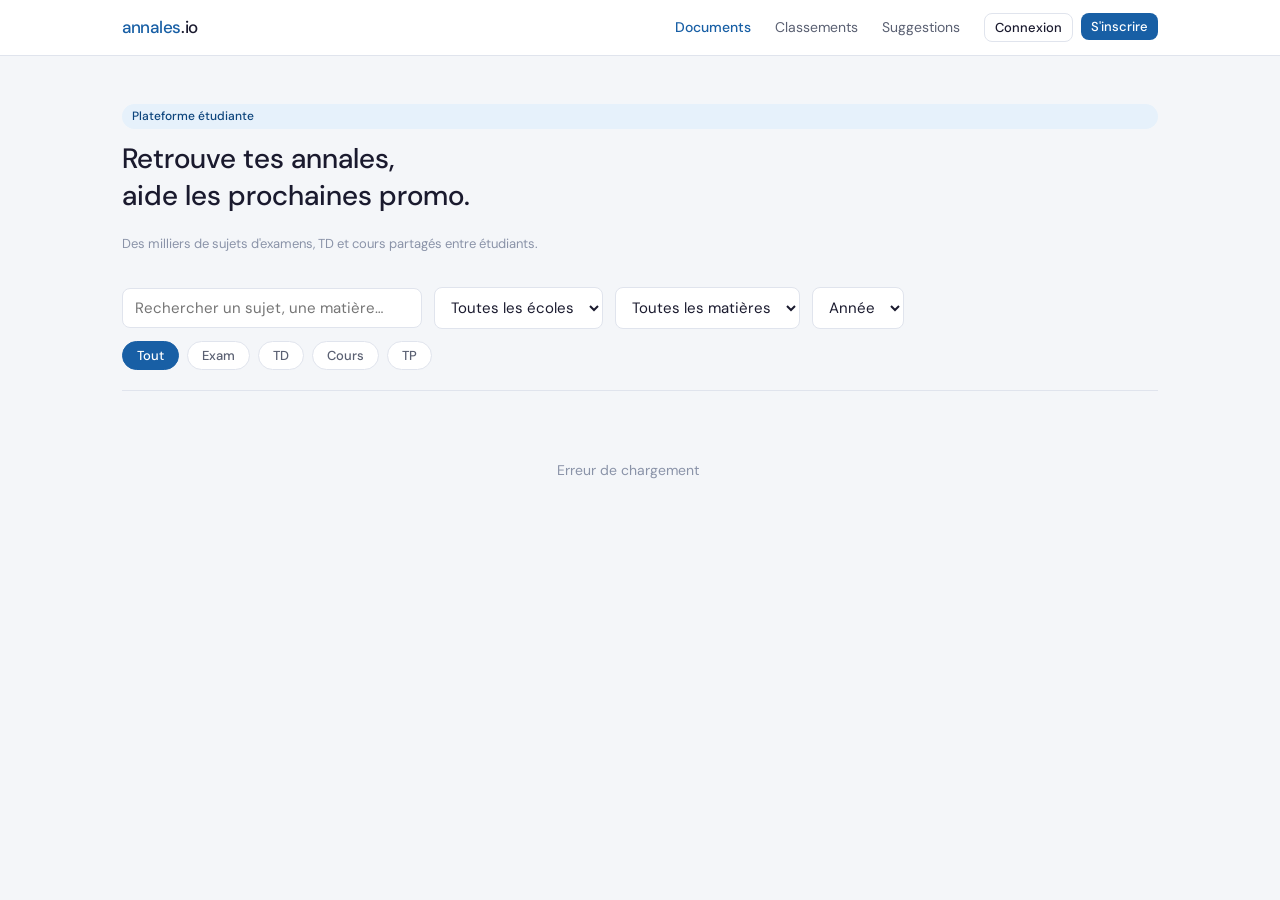
==== commit dd0ef354: "Adding admin demande option for later and refactoring home page with a panel for description and a d" ====
--- a/frontend/index.html
+++ b/frontend/index.html
@@ -145,65 +145,103 @@
             <!-- grid-template-columns définit les colonnes :
                  minmax(0, 1fr) → colonne flexible qui peut rétrécir à 0
                  240px          → sidebar de largeur fixe -->
-            <div class="page-layout">
-
-                <!-- LISTE DES DOCUMENTS -->
-                <div>
-                    <!-- Zone de chargement/erreur/vide — gérée par JS -->
+            <!-- Remplacer la div .page-layout existante par ceci -->
+            <div class="page-layout" id="main-layout">
+
+                <!-- LISTE + PAGINATION -->
+                <div class="list-col">
                     <div id="docs-state"></div>
-
-                    <!-- Les cartes de documents sont injectées ici par JS -->
                     <div id="docs-list"></div>
-
-                    <!-- Pagination -->
                     <div class="pagination" id="pagination"></div>
                 </div>
 
-                <!-- SIDEBAR DROITE -->
-                <aside class="sidebar">
-
-                    <!-- Top contributeurs -->
-                    <div class="card">
-                        <p class="sidebar-title">Top contributeurs</p>
-                        <!-- Rempli par JS -->
-                        <div id="top-users"></div>
+                <!-- PANNEAU DÉTAIL — caché par défaut -->
+                <div class="detail-panel" id="detail-panel">
+                    <div class="detail-panel-inner" id="detail-panel-inner">
+
+                        <div class="detail-panel-header">
+                            <h4 id="panel-title" class="truncate"></h4>
+                            <button class="panel-close-btn"
+                                    id="btn-close-panel"
+                                    aria-label="Fermer">✕</button>
+                        </div>
+
+                        <div class="detail-panel-meta" id="panel-meta"></div>
+                        <div class="detail-panel-stars" id="panel-stars"></div>
+                        <div class="detail-panel-desc" id="panel-desc"></div>
+
+                        <div class="panel-actions">
+                            <button class="btn btn-secondary btn-full btn-sm"
+                                    id="btn-panel-preview">
+                                👁 Aperçu
+                            </button>
+                            <button class="btn btn-primary btn-full btn-sm"
+                                    id="btn-panel-download"
+                                    data-auth>
+                                Télécharger
+                            </button>
+                            <a href="login.html" data-noauth>
+                                <button class="btn btn-secondary btn-full btn-sm">
+                                    Connecte-toi pour télécharger
+                                </button>
+                            </a>
+                            <button class="btn btn-secondary btn-full btn-sm"
+                                    id="btn-panel-favorite"
+                                    data-auth>
+                                ♡ Favori
+                            </button>
+                        </div>
+
+                        <div class="divider"></div>
+
+                        <!-- Vote étoiles -->
+                        <div class="vote-zone" data-auth id="panel-vote-zone">
+                            <span class="text-muted text-sm">Ta note :</span>
+                            <div class="star-rating" id="panel-stars-input">
+                                <button class="star" data-value="1">★</button>
+                                <button class="star" data-value="2">★</button>
+                                <button class="star" data-value="3">★</button>
+                                <button class="star" data-value="4">★</button>
+                                <button class="star" data-value="5">★</button>
+                            </div>
+                        </div>
+
+                        <div class="divider"></div>
+
+                        <!-- Commentaires résumés -->
+                        <p class="sidebar-title">Commentaires</p>
+                        <div id="panel-comments"></div>
+                        <a id="btn-see-all-comments" href="#">
+                            <span class="link text-sm">
+                                Voir tous les commentaires →
+                            </span>
+                        </a>
+
                     </div>
-
-                    <!-- Stats globales -->
-                    <div class="card">
-                        <p class="sidebar-title">Stats globales</p>
-                        <div id="global-stats"></div>
+                </div>
+
+            </div>
+
+            <!-- VIEWER OVERLAY — en dehors du layout pour couvrir toute la page -->
+            <div class="viewer-overlay" id="viewer-overlay">
+                <div class="viewer-modal">
+                    <div class="viewer-toolbar">
+                        <span class="viewer-modal-title"
+                            id="viewer-modal-title"></span>
+                        <button class="viewer-close-btn"
+                                id="btn-close-viewer">✕</button>
                     </div>
-
-                    <!-- CTA upload — visible seulement si connecté -->
-                    <div class="card" data-auth>
-                        <p class="sidebar-title">Tu as un document ?</p>
-                        <p class="text-muted" style="margin-bottom:12px;line-height:1.5">
-                            Partage-le et gagne des points pour chaque
-                            téléchargement.
-                        </p>
-                        <a href="upload.html">
-                            <button class="btn btn-primary btn-full">
-                                Uploader un document
-                            </button>
-                        </a>
+                    <!-- Contenu injecté par JS selon le type de fichier -->
+                    <div class="viewer-body" id="viewer-body"></div>
+                    <div class="viewer-footer">
+                        <span class="text-muted text-sm"
+                            id="viewer-page-info"></span>
+                        <button class="btn btn-primary btn-sm"
+                                id="btn-viewer-download">
+                            Télécharger
+                        </button>
                     </div>
-
-                    <!-- CTA inscription — visible seulement si non connecté -->
-                    <div class="card" data-noauth>
-                        <p class="sidebar-title">Rejoins la communauté</p>
-                        <p class="text-muted" style="margin-bottom:12px;line-height:1.5">
-                            Inscris-toi pour télécharger et partager
-                            des documents.
-                        </p>
-                        <a href="register.html">
-                            <button class="btn btn-primary btn-full">
-                                S'inscrire gratuitement
-                            </button>
-                        </a>
-                    </div>
-
-                </aside>
+                </div>
             </div>
 
         </div>
--- a/frontend/css/base.css
+++ b/frontend/css/base.css
@@ -622,17 +622,241 @@
     border-color: var(--blue-600);
 }
 
-/* LAYOUT PRINCIPAL
-   CSS Grid avec deux colonnes.
-   minmax(0, 1fr) → colonne principale flexible
-   240px          → sidebar fixe */
+/* ============================================================
+   PANNEAU LATÉRAL — index.html
+   ============================================================ */
+
+/* Override du page-layout pour supporter le panneau.
+   On remplace la grille fixe par une grille dynamique
+   contrôlée par JS via les classes .no-panel / .with-panel */
 .page-layout {
     display: grid;
-    grid-template-columns: minmax(0, 1fr) 240px;
+    grid-template-columns: minmax(0, 1fr) 0px;
     gap: var(--space-6);
     align-items: start;
-    /* align-items: start → la sidebar ne s'étire pas
-       pour remplir toute la hauteur de la colonne gauche */
+    transition: grid-template-columns 0.25s ease;
+}
+
+.page-layout.with-panel {
+    grid-template-columns: minmax(0, 1fr) 280px;
+}
+
+.list-col { min-width: 0; }
+
+/* PANNEAU */
+.detail-panel {
+    overflow: hidden;
+    /* sticky — reste visible en scrollant */
+    position: sticky;
+    top: calc(var(--nav-height) + var(--space-4));
+    max-height: calc(100vh - var(--nav-height) - var(--space-8));
+    border-radius: var(--radius-lg);
+    opacity: 0;
+    transition: opacity 0.2s ease;
+    pointer-events: none;
+}
+
+.page-layout.with-panel .detail-panel {
+    opacity: 1;
+    pointer-events: all;
+}
+
+.detail-panel-inner {
+    background: var(--gray-0);
+    border: var(--border);
+    border-radius: var(--radius-lg);
+    height: 100%;
+    overflow-y: auto;
+    padding: var(--space-4) var(--space-5);
+    display: flex;
+    flex-direction: column;
+    gap: var(--space-3);
+}
+
+.detail-panel-header {
+    display: flex;
+    align-items: flex-start;
+    gap: var(--space-2);
+    justify-content: space-between;
+}
+
+.panel-close-btn {
+    background: none;
+    border: none;
+    color: var(--gray-400);
+    cursor: pointer;
+    font-size: 16px;
+    padding: 2px;
+    flex-shrink: 0;
+    line-height: 1;
+    transition: color var(--transition);
+}
+
+.panel-close-btn:hover { color: var(--gray-900); }
+
+.detail-panel-meta {
+    display: flex;
+    flex-wrap: wrap;
+    gap: var(--space-2);
+    font-size: 12px;
+    color: var(--gray-400);
+}
+
+.detail-panel-stars {
+    font-size: 12px;
+    color: var(--amber-700);
+}
+
+.detail-panel-desc {
+    font-size: 13px;
+    color: var(--gray-600);
+    line-height: 1.6;
+}
+
+.panel-actions {
+    display: flex;
+    flex-direction: column;
+    gap: var(--space-2);
+}
+
+/* Commentaires résumés dans le panneau */
+.panel-comment {
+    display: flex;
+    gap: var(--space-2);
+    align-items: flex-start;
+    margin-bottom: var(--space-3);
+}
+
+.panel-comment-body {
+    font-size: 12px;
+    color: var(--gray-600);
+    line-height: 1.5;
+}
+
+.panel-comment-user {
+    font-weight: 500;
+    color: var(--gray-900);
+}
+
+/* ============================================================
+   VIEWER OVERLAY
+   position: fixed → couvre toute la fenêtre
+   inset: 0 → top/right/bottom/left = 0
+   ============================================================ */
+.viewer-overlay {
+    position: fixed;
+    inset: 0;
+    background: rgba(0, 0, 0, 0.5);
+    display: flex;
+    align-items: center;
+    justify-content: center;
+    z-index: 500;
+    padding: var(--space-4);
+    opacity: 0;
+    pointer-events: none;
+    transition: opacity 0.2s ease;
+}
+
+.viewer-overlay.open {
+    opacity: 1;
+    pointer-events: all;
+}
+
+.viewer-modal {
+    background: var(--gray-0);
+    border-radius: var(--radius-lg);
+    width: 100%;
+    max-width: 760px;
+    max-height: 85vh;
+    display: flex;
+    flex-direction: column;
+    overflow: hidden;
+    transform: scale(0.96);
+    transition: transform 0.2s ease;
+}
+
+.viewer-overlay.open .viewer-modal {
+    transform: scale(1);
+}
+
+.viewer-toolbar {
+    display: flex;
+    justify-content: space-between;
+    align-items: center;
+    padding: var(--space-3) var(--space-5);
+    border-bottom: var(--border);
+    flex-shrink: 0;
+}
+
+.viewer-modal-title {
+    font-size: 14px;
+    font-weight: 500;
+    color: var(--gray-900);
+    white-space: nowrap;
+    overflow: hidden;
+    text-overflow: ellipsis;
+    max-width: 600px;
+}
+
+.viewer-close-btn {
+    background: none;
+    border: none;
+    font-size: 18px;
+    color: var(--gray-400);
+    cursor: pointer;
+    padding: 2px;
+    line-height: 1;
+    flex-shrink: 0;
+    transition: color var(--transition);
+}
+
+.viewer-close-btn:hover { color: var(--gray-900); }
+
+/* Zone d'affichage du contenu — prend tout l'espace dispo */
+.viewer-body {
+    flex: 1;
+    overflow: hidden;
+    background: var(--gray-50);
+    position: relative;
+}
+
+/* iframe PDF — pleine taille dans le viewer */
+.viewer-body iframe {
+    width: 100%;
+    height: 100%;
+    border: none;
+    min-height: 500px;
+}
+
+/* Image dans le viewer */
+.viewer-body img {
+    max-width: 100%;
+    max-height: 100%;
+    object-fit: contain;
+    margin: auto;
+    display: block;
+    padding: var(--space-4);
+}
+
+/* Message format non supporté */
+.viewer-unsupported {
+    display: flex;
+    flex-direction: column;
+    align-items: center;
+    justify-content: center;
+    height: 200px;
+    gap: var(--space-3);
+    color: var(--gray-400);
+    font-size: 14px;
+}
+
+.viewer-footer {
+    display: flex;
+    justify-content: space-between;
+    align-items: center;
+    padding: var(--space-3) var(--space-5);
+    border-top: var(--border);
+    flex-shrink: 0;
 }
 
 /* CARTE DOCUMENT */
